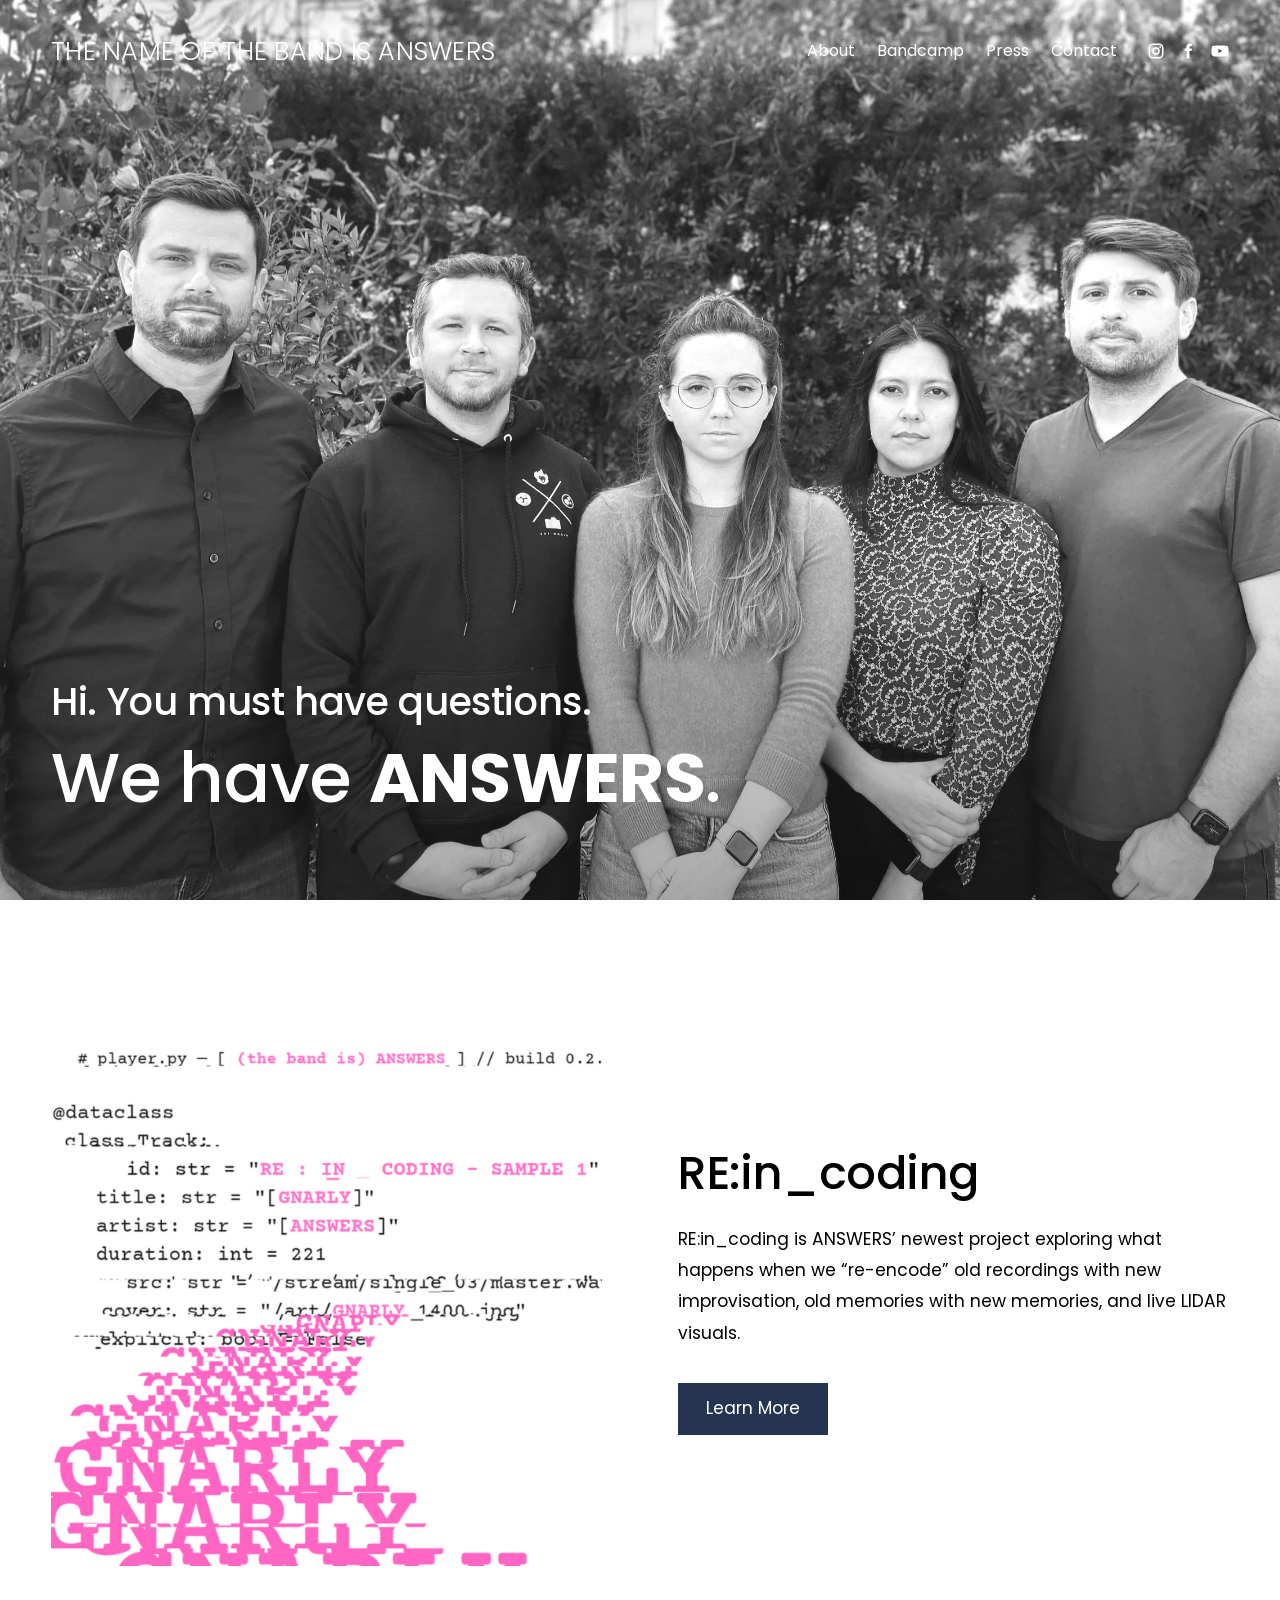
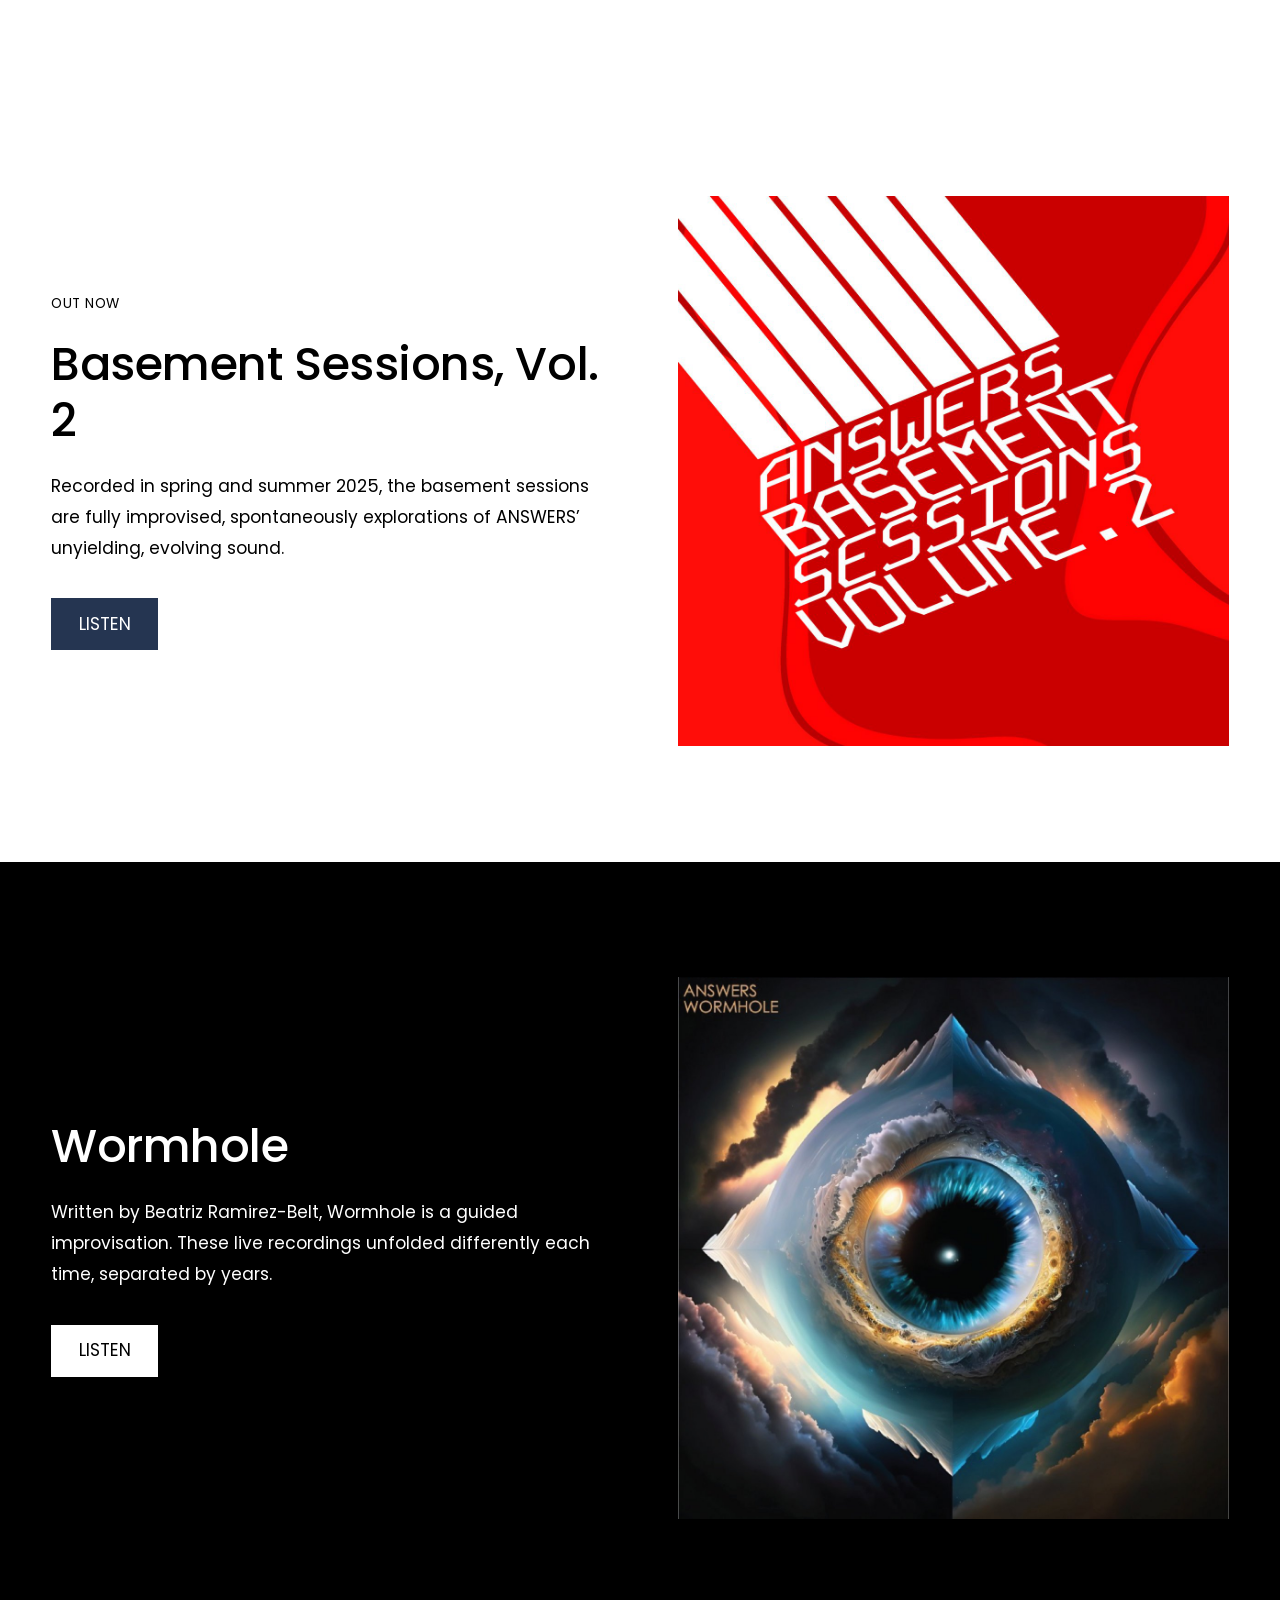
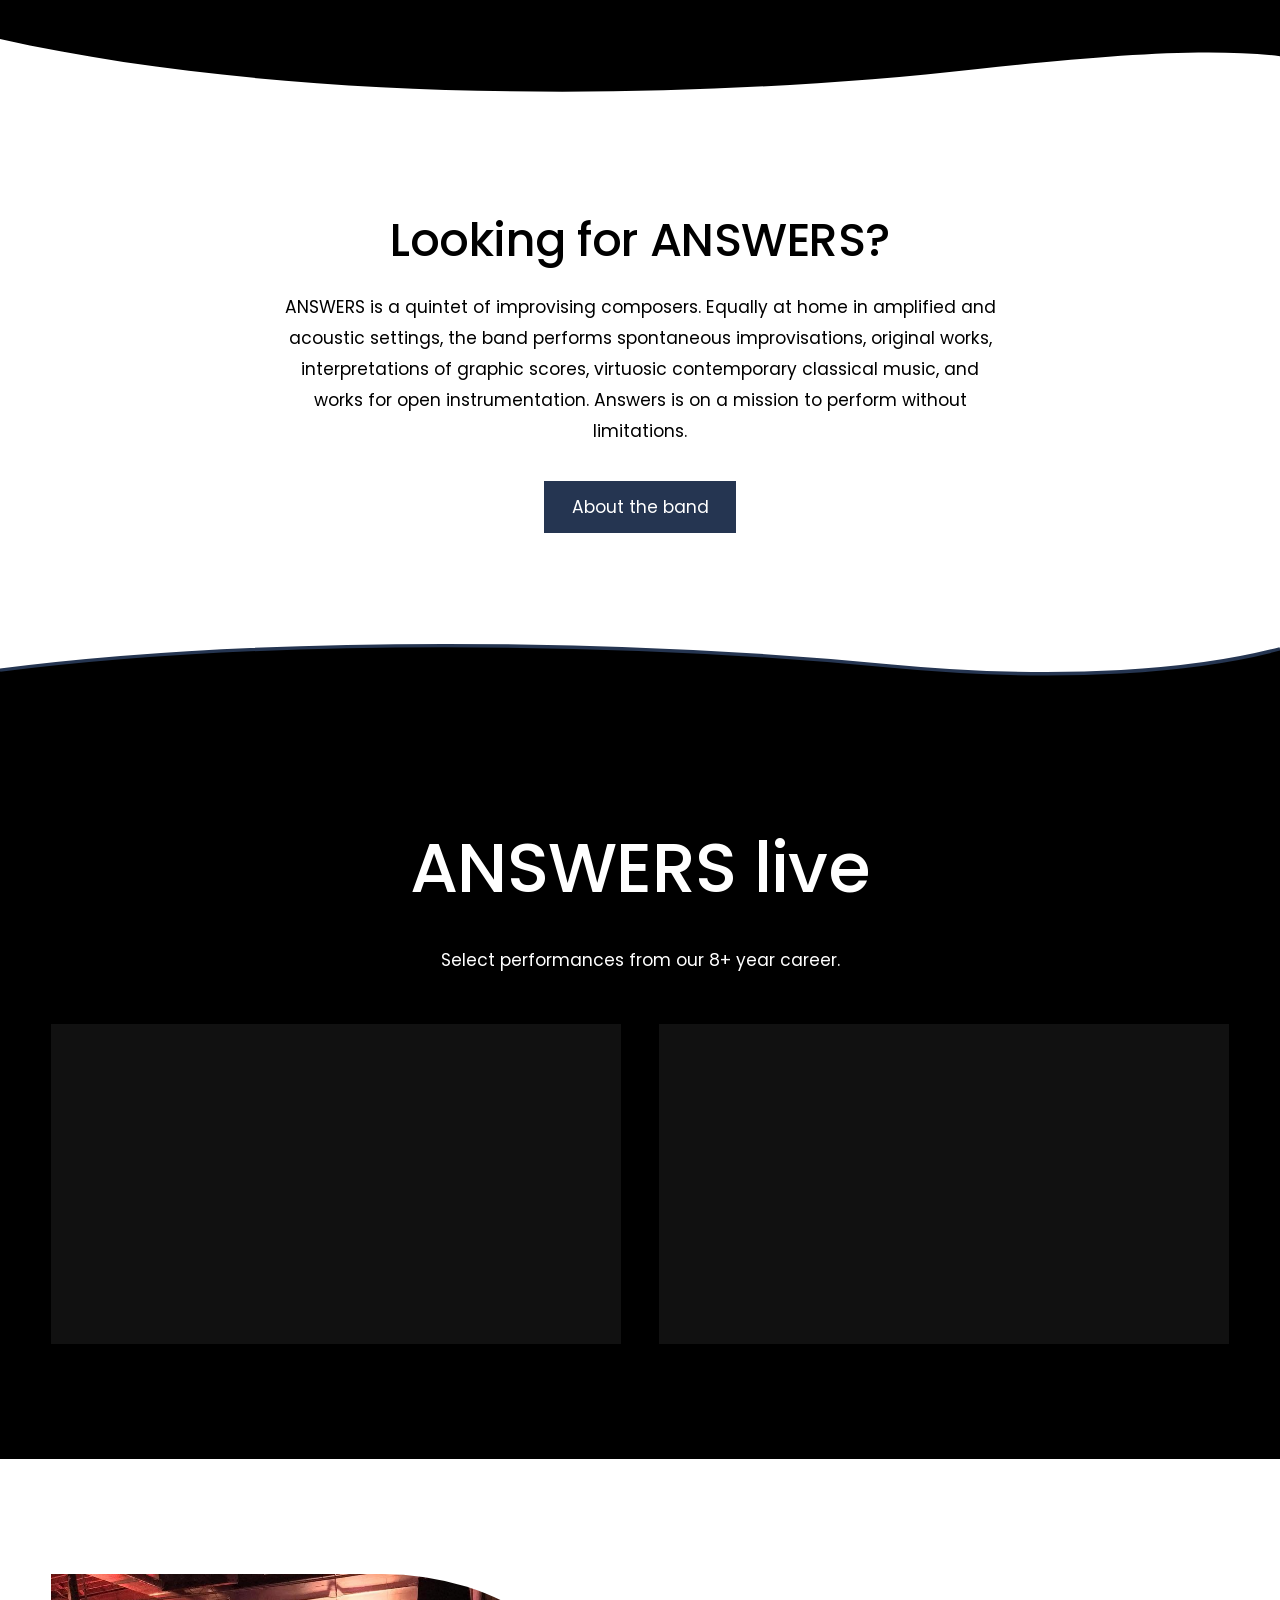
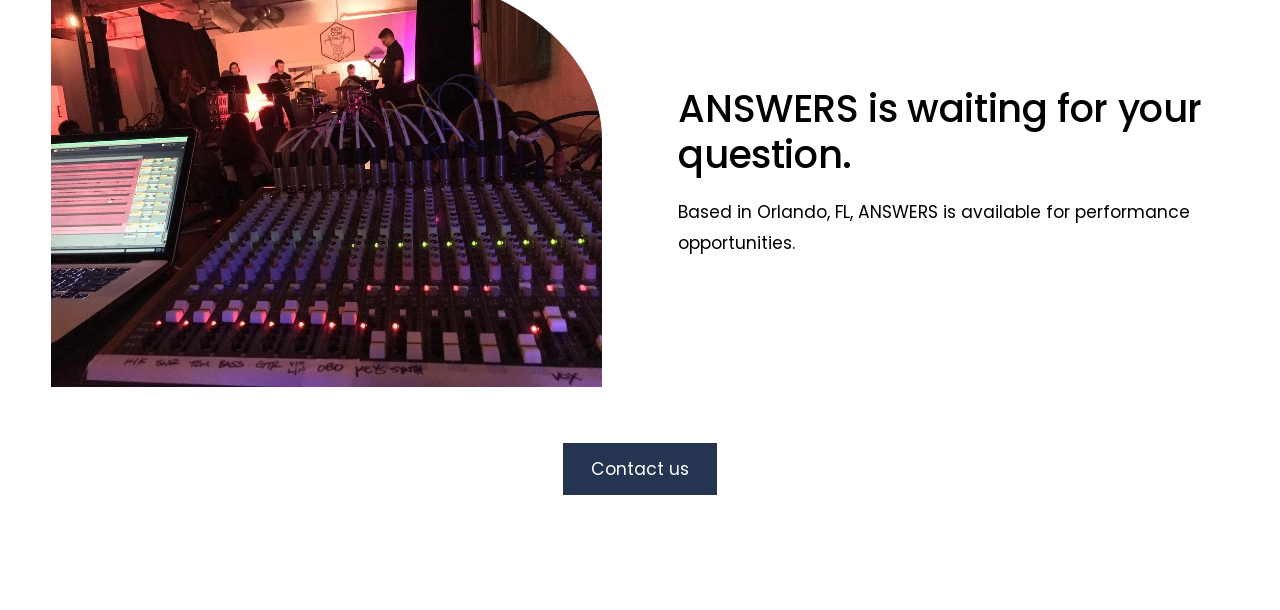
==== index.html @ bb6f6b85 "Write the project name as RE:in_coding, with no space Applies to the page title, headings, body text" ====
<!doctype html>
<html lang="en">
<head>
  <meta charset="utf-8">
  <meta name="viewport" content="width=device-width, initial-scale=1">
  <title>THE NAME OF THE BAND IS ANSWERS</title>
  <meta name="description" content="ANSWERS is an experimental classical quintet of improvising composers based in Orlando, FL.">
  <link rel="preconnect" href="https://fonts.googleapis.com">
  <link rel="preconnect" href="https://fonts.gstatic.com" crossorigin>
  <link href="https://fonts.googleapis.com/css2?family=Poppins:wght@300;400;500;700&display=swap" rel="stylesheet">
  <link rel="stylesheet" href="css/style.css">
</head>
<body>

  <header class="site-header site-header--light">
    <div class="container">
      <a class="site-title" href="index.html">The name of the band is ANSWERS</a>
      <button class="menu-toggle" aria-label="Open menu" aria-expanded="false" aria-controls="site-nav"><span></span><span></span></button>
      <nav class="site-nav" id="site-nav" aria-label="Main">
        <a href="about.html">About</a>
        <a href="https://answers.bandcamp.com">Bandcamp</a>
        <a href="press.html">Press</a>
        <a href="contact.html">Contact</a>
        <div class="social">
          <a href="https://www.instagram.com/thebandisanswers/" aria-label="Instagram"><svg viewBox="0 0 24 24" fill="none" stroke="currentColor" stroke-width="2"><rect x="3" y="3" width="18" height="18" rx="5"/><circle cx="12" cy="12" r="4"/><circle cx="17.5" cy="6.5" r="1.2" fill="currentColor" stroke="none"/></svg></a>
          <a href="https://www.facebook.com/weareAnswers" aria-label="Facebook"><svg viewBox="0 0 24 24" fill="currentColor"><path d="M14 8.5V6.6c0-.8.5-1.1 1.1-1.1H17V2h-2.8C11.4 2 10 4 10 6.4v2.1H7.5V12H10v10h4V12h2.7l.5-3.5H14z"/></svg></a>
          <a href="https://www.youtube.com/channel/UCTAjD2TWs6QjuDl4Qg6po9Q" aria-label="YouTube"><svg viewBox="0 0 24 24" fill="currentColor"><path d="M23 7.2a3 3 0 0 0-2.1-2.1C19 4.6 12 4.6 12 4.6s-7 0-8.9.5A3 3 0 0 0 1 7.2 31 31 0 0 0 .5 12a31 31 0 0 0 .5 4.8 3 3 0 0 0 2.1 2.1c1.9.5 8.9.5 8.9.5s7 0 8.9-.5a3 3 0 0 0 2.1-2.1 31 31 0 0 0 .5-4.8 31 31 0 0 0-.5-4.8zM9.8 15.1V8.9l5.4 3.1-5.4 3.1z"/></svg></a>
        </div>
      </nav>
    </div>
  </header>

  <main>

    <!-- Hero -->
    <section class="hero">
      <div class="container">
        <h3>Hi. You must have questions.</h3>
        <h1>We have <strong>ANSWERS</strong>.</h1>
      </div>
    </section>

    <!-- NEW: RE:in_coding feature -->
    <section class="section" id="re-in-coding">
      <div class="container split split--media-left">
        <div class="split__media">
          <div class="glitch" role="img" aria-label="RE:in_coding Sample 1 artwork: code listing for the track “GNARLY” by ANSWERS, with the word GNARLY glitching in pink">
            <div class="glitch__stack">
              <img class="glitch__layer glitch__layer--r" src="images/re-in-coding-gnarly.png" alt="" width="1400" height="1400">
              <img class="glitch__layer glitch__layer--g" src="images/re-in-coding-gnarly.png" alt="" width="1400" height="1400">
              <img class="glitch__layer glitch__layer--b" src="images/re-in-coding-gnarly.png" alt="" width="1400" height="1400">
              <img class="glitch__slice glitch__slice--1" src="images/re-in-coding-gnarly.png" alt="" width="1400" height="1400">
              <img class="glitch__slice glitch__slice--2" src="images/re-in-coding-gnarly.png" alt="" width="1400" height="1400">
              <img class="glitch__slice glitch__slice--3" src="images/re-in-coding-gnarly.png" alt="" width="1400" height="1400">
            </div>
          </div>
        </div>
        <div class="split__text">
          <h2>RE:in_coding</h2>
          <p>RE:in_coding is ANSWERS’ newest project exploring what happens when we “re-encode” old recordings with new improvisation, old memories with new memories, and live LIDAR visuals.</p>
          <a class="btn" href="re-in-coding.html">Learn More</a>
        </div>
      </div>
    </section>

    <!-- Basement Sessions, Vol. 2 -->
    <section class="section">
      <div class="container split">
        <div class="split__text">
          <p class="eyebrow">Out now</p>
          <h2>Basement Sessions, Vol. 2</h2>
          <p>Recorded in spring and summer 2025, the basement sessions are fully improvised, spontaneously explorations of ANSWERS’ unyielding, evolving sound.</p>
          <a class="btn" href="https://answers.bandcamp.com/album/the-basement-sessions-vol-2">LISTEN</a>
        </div>
        <div class="split__media">
          <img src="images/basement-sessions-vol-2.jpg" alt="Basement Sessions Volume 2 album cover" width="1200" height="1200" loading="lazy">
        </div>
      </div>
    </section>

    <!-- Wormhole -->
    <section class="section section--black has-wave">
      <div class="container split">
        <div class="split__text">
          <h2>Wormhole</h2>
          <p>Written by Beatriz Ramirez-Belt, Wormhole is a guided improvisation. These live recordings unfolded differently each time, separated by years.</p>
          <a class="btn btn--light" href="https://answers.bandcamp.com/album/wormhole">LISTEN</a>
        </div>
        <div class="split__media">
          <img src="images/wormhole.jpg" alt="Wormhole album cover" width="1200" height="1200" loading="lazy">
        </div>
      </div>
      <svg class="wave" viewBox="0 0 1440 90" preserveAspectRatio="none" aria-hidden="true">
        <path d="M0,20 C320,95 760,95 1100,55 C1250,38 1360,30 1440,40 L1440,90 L0,90 Z" fill="#fff"/>
      </svg>
    </section>

    <!-- Looking for ANSWERS? -->
    <section class="section center has-wave">
      <div class="container narrow">
        <h2>Looking for ANSWERS?</h2>
        <p>ANSWERS is a quintet of improvising composers. Equally at home in amplified and acoustic settings, the band performs spontaneous improvisations, original works, interpretations of graphic scores, virtuosic contemporary classical music, and works for open instrumentation. Answers is on a mission to perform without limitations.</p>
        <a class="btn" href="about.html" style="margin-top:1em">About the band</a>
      </div>
      <svg class="wave" viewBox="0 0 1440 90" preserveAspectRatio="none" aria-hidden="true">
        <path d="M0,40 C300,0 700,5 1000,35 C1200,55 1350,40 1440,15 L1440,90 L0,90 Z" fill="#000"/>
        <path d="M0,40 C300,0 700,5 1000,35 C1200,55 1350,40 1440,15" fill="none" stroke="#253551" stroke-width="4"/>
      </svg>
    </section>

    <!-- ANSWERS live -->
    <section class="section section--black center">
      <div class="container">
        <h1>ANSWERS live</h1>
        <p>Select performances from our 8+ year career.</p>
        <div class="videos">
          <div class="video"><iframe src="https://www.youtube.com/embed/1zmTdd_1qcU" title="ANSWERS live performance video 1" loading="lazy" allow="accelerometer; autoplay; clipboard-write; encrypted-media; gyroscope; picture-in-picture" allowfullscreen></iframe></div>
          <div class="video"><iframe src="https://www.youtube.com/embed/eEE3o4z0MKI" title="ANSWERS live performance video 2" loading="lazy" allow="accelerometer; autoplay; clipboard-write; encrypted-media; gyroscope; picture-in-picture" allowfullscreen></iframe></div>
        </div>
      </div>
    </section>

    <!-- Contact call-out -->
    <section class="section">
      <div class="container split split--media-left">
        <div class="split__media media-arch">
          <img src="images/live-1.jpg" alt="Mixing desk in front of ANSWERS performing on a lit stage" loading="lazy">
        </div>
        <div class="split__text">
          <h3>ANSWERS is waiting for your question.</h3>
          <p>Based in Orlando, FL, ANSWERS is available for performance opportunities.</p>
        </div>
      </div>
      <div class="container center" style="margin-top:56px">
        <a class="btn" href="contact.html">Contact us</a>
      </div>
    </section>

  </main>

  <!-- Colour-channel filters used by the RE:in_coding glitch effect -->
  <svg width="0" height="0" style="position:absolute" aria-hidden="true" focusable="false">
    <filter id="keep-red" color-interpolation-filters="sRGB"><feColorMatrix type="matrix" values="1 0 0 0 0  0 0 0 0 1  0 0 0 0 1  0 0 0 1 0"/></filter>
    <filter id="keep-green" color-interpolation-filters="sRGB"><feColorMatrix type="matrix" values="0 0 0 0 1  0 1 0 0 0  0 0 0 0 1  0 0 0 1 0"/></filter>
    <filter id="keep-blue" color-interpolation-filters="sRGB"><feColorMatrix type="matrix" values="0 0 0 0 1  0 0 0 0 1  0 0 1 0 0  0 0 0 1 0"/></filter>
  </svg>

  <script src="js/main.js"></script>
</body>
</html>
---- css/style.css ----
/* ==========================================================================
   ANSWERS — site styles
   Mirrors the original Squarespace look: Poppins, black/white sections,
   navy (#253551) buttons, wave dividers.
   ========================================================================== */

:root {
  --black: #000;
  --white: #fff;
  --navy: #253551;
  --pink: #ff6ec7;          /* matches the RE:in_coding artwork */
  --gutter: clamp(16px, 4vw, 52px);
  --max: 1400px;

  --fs-h1: clamp(2.6rem, 5.4vw, 4.75rem);   /* ~76px */
  --fs-h2: clamp(2rem, 3.6vw, 3.14rem);     /* ~50px */
  --fs-h3: clamp(1.6rem, 3vw, 2.67rem);     /* ~43px */
  --fs-h4: clamp(1.15rem, 1.8vw, 1.55rem);  /* ~25px */
  --fs-body: 1.077rem;                      /* ~17px */
}

*, *::before, *::after { box-sizing: border-box; }

html { -webkit-text-size-adjust: 100%; }

body {
  margin: 0;
  font-family: "Poppins", system-ui, sans-serif;
  font-size: var(--fs-body);
  font-weight: 400;
  line-height: 1.8;
  color: var(--black);
  background: var(--white);
}

img { max-width: 100%; height: auto; display: block; }

h1, h2, h3, h4 {
  font-weight: 500;
  line-height: 1.2;
  letter-spacing: -0.01em;
  margin: 0 0 0.5em;
}
h1 { font-size: var(--fs-h1); }
h2 { font-size: var(--fs-h2); }
h3 { font-size: var(--fs-h3); }
h4 { font-size: var(--fs-h4); }

p { margin: 0 0 1em; }

a { color: inherit; }

.container {
  width: 100%;
  max-width: var(--max);
  margin: 0 auto;
  padding: 0 var(--gutter);
}

.section { position: relative; padding: clamp(64px, 9vw, 120px) 0; }
.section--black { background: var(--black); color: var(--white); }
.section--navy  { background: var(--navy);  color: var(--white); }
.center { text-align: center; }

.eyebrow {
  font-size: 0.85rem;
  text-transform: uppercase;
  letter-spacing: 0.04em;
  margin-bottom: 1.5em;
}

/* ---------- Buttons ---------- */
.btn {
  display: inline-block;
  padding: 0.9em 1.6em;
  font: inherit;
  line-height: 1.2;
  text-decoration: none;
  background: var(--navy);
  color: var(--white);
  border: 0;
  border-radius: 0;
  transition: opacity 0.2s;
}
.btn:hover { opacity: 0.8; }
.btn--light { background: var(--white); color: var(--black); }

/* ---------- Header ---------- */
.site-header {
  position: absolute;
  inset: 0 0 auto 0;
  z-index: 20;
  padding: 36px 0;
  color: var(--black);
}
.site-header--light { color: var(--white); }

.site-header .container {
  display: flex;
  align-items: center;
  justify-content: space-between;
  gap: 24px;
}

.site-title {
  font-size: clamp(1.1rem, 2vw, 1.75rem);
  font-weight: 300;
  text-transform: uppercase;
  text-decoration: none;
  letter-spacing: 0.01em;
  line-height: 1.2;
}

.site-nav { display: flex; align-items: center; gap: 22px; }
.site-nav a { text-decoration: none; font-size: 1rem; }
.site-nav a[aria-current="page"] {
  text-decoration: underline;
  text-underline-offset: 8px;
  text-decoration-thickness: 1px;
}
.social { display: flex; gap: 14px; margin-left: 8px; }
.social svg { width: 18px; height: 18px; display: block; }

.menu-toggle {
  display: none;
  background: none;
  border: 0;
  color: inherit;
  padding: 8px;
  cursor: pointer;
}
.menu-toggle span {
  display: block;
  width: 26px;
  height: 1.5px;
  background: currentColor;
  margin: 6px 0;
}

@media (max-width: 860px) {
  .menu-toggle { display: block; }
  .site-nav {
    position: fixed;
    inset: 0;
    flex-direction: column;
    justify-content: center;
    gap: 28px;
    background: var(--white);
    color: var(--black);
    font-size: 1.5rem;
    opacity: 0;
    pointer-events: none;
    transition: opacity 0.25s;
  }
  .site-nav a { font-size: 1.6rem; }
  .menu-open .site-nav { opacity: 1; pointer-events: auto; }
  .menu-open .menu-toggle { position: relative; z-index: 30; color: var(--black); }
  .social { margin: 12px 0 0; }
}

/* ---------- Hero (home) ---------- */
.hero {
  position: relative;
  min-height: 100vh;
  min-height: 100svh;
  display: flex;
  align-items: flex-end;
  color: var(--white);
  background: #000 url("../images/hero-band.jpg") center / cover no-repeat;
}
.hero::after {
  content: "";
  position: absolute;
  inset: 0;
  background: linear-gradient(to top, rgba(0,0,0,.35), rgba(0,0,0,0) 45%);
}
.hero .container { position: relative; z-index: 1; padding-bottom: clamp(48px, 7vw, 80px); }
.hero h3 { margin-bottom: 0.3em; }
.hero h1 { margin: 0; }
.hero h1 strong { font-weight: 700; }

/* ---------- Split (text + image) ---------- */
.split {
  display: grid;
  grid-template-columns: 1fr 1fr;
  align-items: center;
  gap: clamp(32px, 6vw, 80px);
}
.split--media-left .split__media { order: -1; }
.split__media img { width: 100%; height: auto; }
.split__text p { max-width: 34em; }
.split__text .btn { margin-top: 1em; }

@media (max-width: 760px) {
  .split { grid-template-columns: 1fr; }
  .split--media-left .split__media { order: 0; }
  .split__media { order: -1; }
}

/* Rounded top-right corner image (contact call-out on home) */
.media-arch img { border-top-right-radius: 40%; aspect-ratio: 4 / 3; object-fit: cover; }

/* ---------- Wave dividers ---------- */
.wave {
  display: block;
  width: 100%;
  height: clamp(40px, 6vw, 90px);
  position: absolute;
  left: 0;
  bottom: -1px;
}
.has-wave { padding-bottom: clamp(110px, 14vw, 200px); }

/* ---------- Narrow centered copy ---------- */
.narrow { max-width: 820px; margin: 0 auto; }

/* ---------- Video grid ---------- */
.videos {
  display: grid;
  grid-template-columns: 1fr 1fr;
  gap: clamp(16px, 3vw, 40px);
  margin-top: 48px;
}
.video { position: relative; aspect-ratio: 16 / 9; background: #111; }
.video iframe { position: absolute; inset: 0; width: 100%; height: 100%; border: 0; }
@media (max-width: 760px) { .videos { grid-template-columns: 1fr; } }

/* ---------- Accordion ---------- */
.accordion { border-bottom: 1px solid currentColor; }
.accordion details { border-top: 1px solid currentColor; }
.accordion summary {
  list-style: none;
  cursor: pointer;
  display: flex;
  justify-content: space-between;
  align-items: center;
  gap: 16px;
  padding: 0.15em 0;
}
.accordion summary::-webkit-details-marker { display: none; }
.accordion summary::after {
  content: "+";
  font-weight: 300;
  font-size: 1.6em;
  line-height: 1;
}
.accordion details[open] summary::after { content: "\2212"; }
.accordion .accordion__title { margin: 0; }
.accordion__body { padding: 0.5em 0 1.8em; }

.accordion--members summary { font-size: var(--fs-h2); }
.accordion--members .accordion__title { font-size: inherit; font-weight: 500; }
.accordion--members .accordion__body {
  margin-left: 35%;
  font-size: 1.15rem;
}
.accordion--members .instrument { font-style: italic; }
@media (max-width: 760px) {
  .accordion--members .accordion__body { margin-left: 0; }
}

.accordion--bios { max-width: 1000px; margin: 0 auto; }
.accordion--bios summary { font-size: 1.05rem; padding: 0.6em 0; }
.accordion--bios summary::after { font-size: 1.3em; }
.accordion--bios .accordion__body { padding: 0.5em 8% 2em; font-size: 1.3rem; }

/* ---------- About ---------- */
.page-intro { padding-top: clamp(150px, 16vw, 190px); }
.about-photo { max-width: 680px; margin: 0 auto; }

/* ---------- Press ---------- */
/* Collage: photos are placed in % of a fixed-proportion frame so the
   layout holds together at any width. */
.press-hero {
  position: relative;
  max-width: var(--max);
  margin: 0 auto;
  aspect-ratio: 1280 / 1100;
}
.press-hero__img { position: absolute; object-fit: cover; }
.press-hero__img--a { left: 0;  top: 24%; width: 46%; height: 58%; filter: grayscale(1); }
.press-hero__img--b { right: 4%; top: 11%; width: 34%; height: 28%; }
.press-hero__img--c { right: 4%; top: 66%; width: 46%; height: 32%; }
.press-hero h1 {
  position: absolute;
  left: 50%;
  top: 46%;
  transform: translate(-50%, -50%);
  z-index: 1;
  margin: 0;
}
@media (max-width: 760px) {
  .press-hero { aspect-ratio: auto; padding: 120px var(--gutter) 0; }
  .press-hero__img { position: static; width: 100% !important; height: auto !important; margin-bottom: 16px; }
  .press-hero h1 { position: static; transform: none; text-align: center; margin: 24px 0; }
}

.quotes { display: grid; grid-template-columns: 1fr 1fr; gap: 24px; margin-top: 2.5em; }
.quotes h3 { font-size: var(--fs-h3); }
.quotes cite { font-style: normal; font-size: 0.9rem; }
@media (max-width: 760px) { .quotes { grid-template-columns: 1fr; } }

.who { display: grid; grid-template-columns: 1fr 1fr; gap: 40px; }
.who__body { font-size: 0.95rem; }
.who__body a { color: var(--navy); }
@media (max-width: 760px) { .who { grid-template-columns: 1fr; } }

.gallery { columns: 4 220px; column-gap: 12px; }
.gallery a { display: block; margin-bottom: 12px; break-inside: avoid; }

.crown { font-size: 0.95rem; }
.crown blockquote { margin: 0 0 1.5em; font-style: italic; }

/* ---------- Contact ---------- */
.contact-hero { min-height: 600px; padding-top: 180px; }
.contact-hero .container { max-width: 1100px; }

/* ==========================================================================
   RE:in_coding feature — glitch reveal
   The artwork is one flattened image, so the "text" glitches in by:
   1) splitting the image into R, G and B channel layers that are pulled
      apart and snap back together (chromatic aberration), and
   2) revealing it top-to-bottom in stepped lines, like code being printed,
   3) while horizontal slices of the image jitter sideways.
   When the layers line up, multiply-blending them rebuilds the exact image.
   ========================================================================== */

.glitch {
  position: relative;
  aspect-ratio: 1 / 1;
  background: var(--white);
  overflow: hidden;
  isolation: isolate;
}
.glitch__layer,
.glitch__slice {
  position: absolute;
  inset: 0;
  width: 100%;
  height: 100%;
  object-fit: cover;
}
.glitch__layer { mix-blend-mode: multiply; }
.glitch__layer--r { filter: url(#keep-red); }
.glitch__layer--g { filter: url(#keep-green); }
.glitch__layer--b { filter: url(#keep-blue); }
.glitch__slice { opacity: 0; z-index: 2; }

/* Before the section scrolls into view: hidden. */
.glitch:not(.is-revealed) .glitch__stack { clip-path: inset(0 0 100% 0); }

.glitch__stack { position: absolute; inset: 0; }

/* First reveal */
.glitch.is-revealed:not(.is-done) .glitch__stack {
  animation: glitch-print 1.4s steps(12, end) both;
}
.glitch.is-revealed:not(.is-done) .glitch__layer--r { animation: glitch-r 1.9s cubic-bezier(.2,.7,.3,1) both; }
.glitch.is-revealed:not(.is-done) .glitch__layer--b { animation: glitch-b 1.9s cubic-bezier(.2,.7,.3,1) both; }
.glitch.is-revealed:not(.is-done) .glitch__slice--1 { animation: glitch-slice-1 1.9s steps(1, end) both; }
.glitch.is-revealed:not(.is-done) .glitch__slice--2 { animation: glitch-slice-2 1.9s steps(1, end) both; }
.glitch.is-revealed:not(.is-done) .glitch__slice--3 { animation: glitch-slice-3 1.9s steps(1, end) both; }

/* Short replay on hover, after the reveal has finished */
.glitch.is-done.is-replaying .glitch__layer--r { animation: glitch-r 0.6s cubic-bezier(.2,.7,.3,1) both; }
.glitch.is-done.is-replaying .glitch__layer--b { animation: glitch-b 0.6s cubic-bezier(.2,.7,.3,1) both; }
.glitch.is-done.is-replaying .glitch__slice--1 { animation: glitch-slice-1 0.6s steps(1, end) both; }
.glitch.is-done.is-replaying .glitch__slice--2 { animation: glitch-slice-2 0.6s steps(1, end) both; }

@keyframes glitch-print {
  from { clip-path: inset(0 0 100% 0); }
  to   { clip-path: inset(0 0 0 0); }
}

@keyframes glitch-r {
  0%   { transform: translate(-14px, 0); }
  12%  { transform: translate(10px, -2px); }
  24%  { transform: translate(-8px, 2px); }
  38%  { transform: translate(6px, 0); }
  52%  { transform: translate(-4px, 1px); }
  64%  { transform: translate(18px, 0); }
  70%  { transform: translate(-3px, 0); }
  84%  { transform: translate(2px, 0); }
  100% { transform: translate(0, 0); }
}
@keyframes glitch-b {
  0%   { transform: translate(14px, 0); }
  12%  { transform: translate(-10px, 2px); }
  24%  { transform: translate(8px, -2px); }
  38%  { transform: translate(-6px, 0); }
  52%  { transform: translate(4px, -1px); }
  64%  { transform: translate(-18px, 0); }
  70%  { transform: translate(3px, 0); }
  84%  { transform: translate(-2px, 0); }
  100% { transform: translate(0, 0); }
}

/* Slices: a thin band of the image appears shifted sideways, then vanishes. */
@keyframes glitch-slice-1 {
  0%   { opacity: 1; clip-path: inset(8% 0 84% 0);  transform: translateX(-6%); }
  10%  { opacity: 1; clip-path: inset(30% 0 62% 0); transform: translateX(5%); }
  22%  { opacity: 0; }
  40%  { opacity: 1; clip-path: inset(55% 0 38% 0); transform: translateX(-9%); }
  48%  { opacity: 1; clip-path: inset(72% 0 20% 0); transform: translateX(7%); }
  58%  { opacity: 0; }
  76%  { opacity: 1; clip-path: inset(80% 0 8% 0);  transform: translateX(-4%); }
  82%  { opacity: 0; }
  100% { opacity: 0; }
}
@keyframes glitch-slice-2 {
  0%   { opacity: 0; }
  16%  { opacity: 1; clip-path: inset(18% 0 76% 0); transform: translateX(8%); }
  28%  { opacity: 1; clip-path: inset(44% 0 50% 0); transform: translateX(-5%); }
  36%  { opacity: 0; }
  60%  { opacity: 1; clip-path: inset(62% 0 30% 0); transform: translateX(12%); }
  68%  { opacity: 1; clip-path: inset(86% 0 4% 0);  transform: translateX(-7%); }
  74%  { opacity: 0; }
  100% { opacity: 0; }
}
@keyframes glitch-slice-3 {
  0%   { opacity: 0; }
  32%  { opacity: 1; clip-path: inset(36% 0 58% 0); transform: translateX(-12%); }
  44%  { opacity: 0; }
  66%  { opacity: 1; clip-path: inset(68% 0 22% 0); transform: translateX(10%); }
  72%  { opacity: 1; clip-path: inset(76% 0 16% 0); transform: translateX(-3%); }
  88%  { opacity: 0; }
  100% { opacity: 0; }
}

@media (prefers-reduced-motion: reduce) {
  .glitch:not(.is-revealed) .glitch__stack { clip-path: none; }
  .glitch .glitch__stack,
  .glitch .glitch__layer,
  .glitch .glitch__slice { animation: none !important; }
}

/* Visually hidden helper */
.sr-only {
  position: absolute !important;
  width: 1px; height: 1px;
  margin: -1px; padding: 0;
  overflow: hidden;
  clip: rect(0 0 0 0);
  white-space: nowrap;
  border: 0;
}
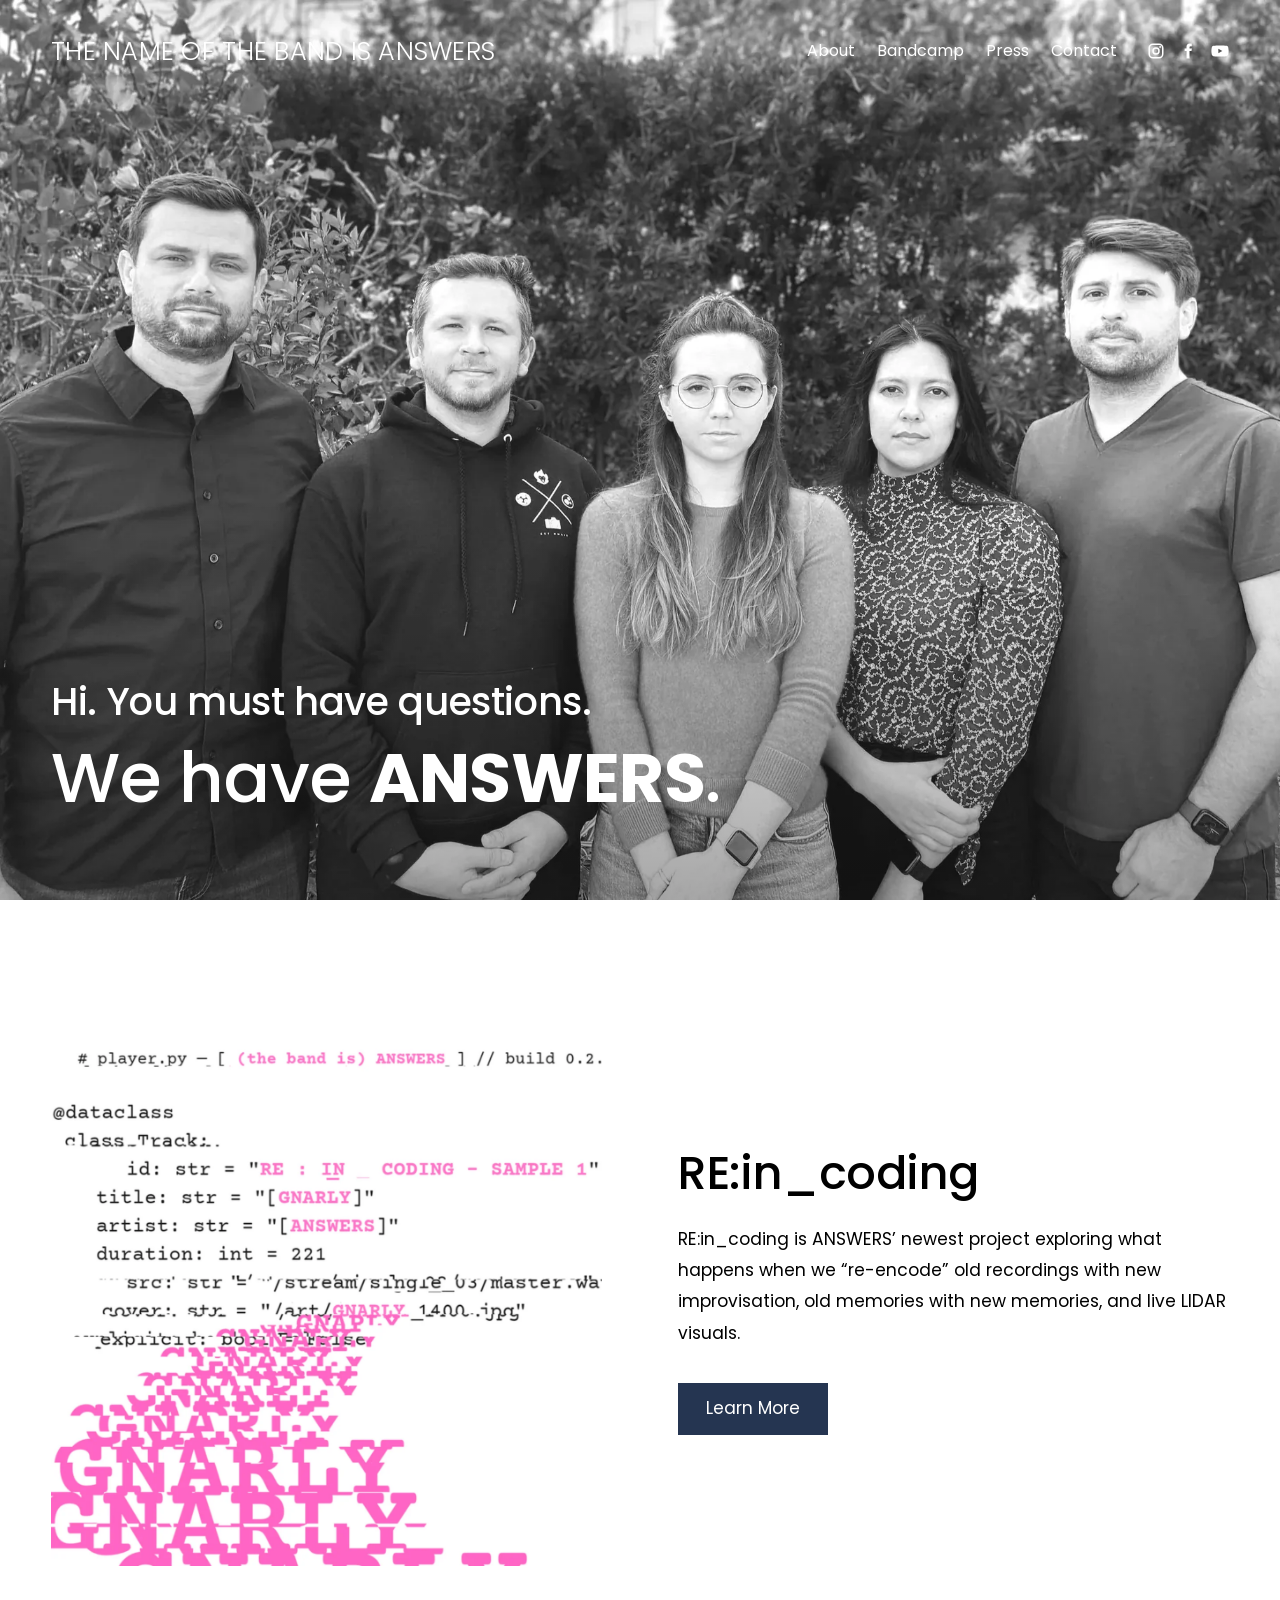
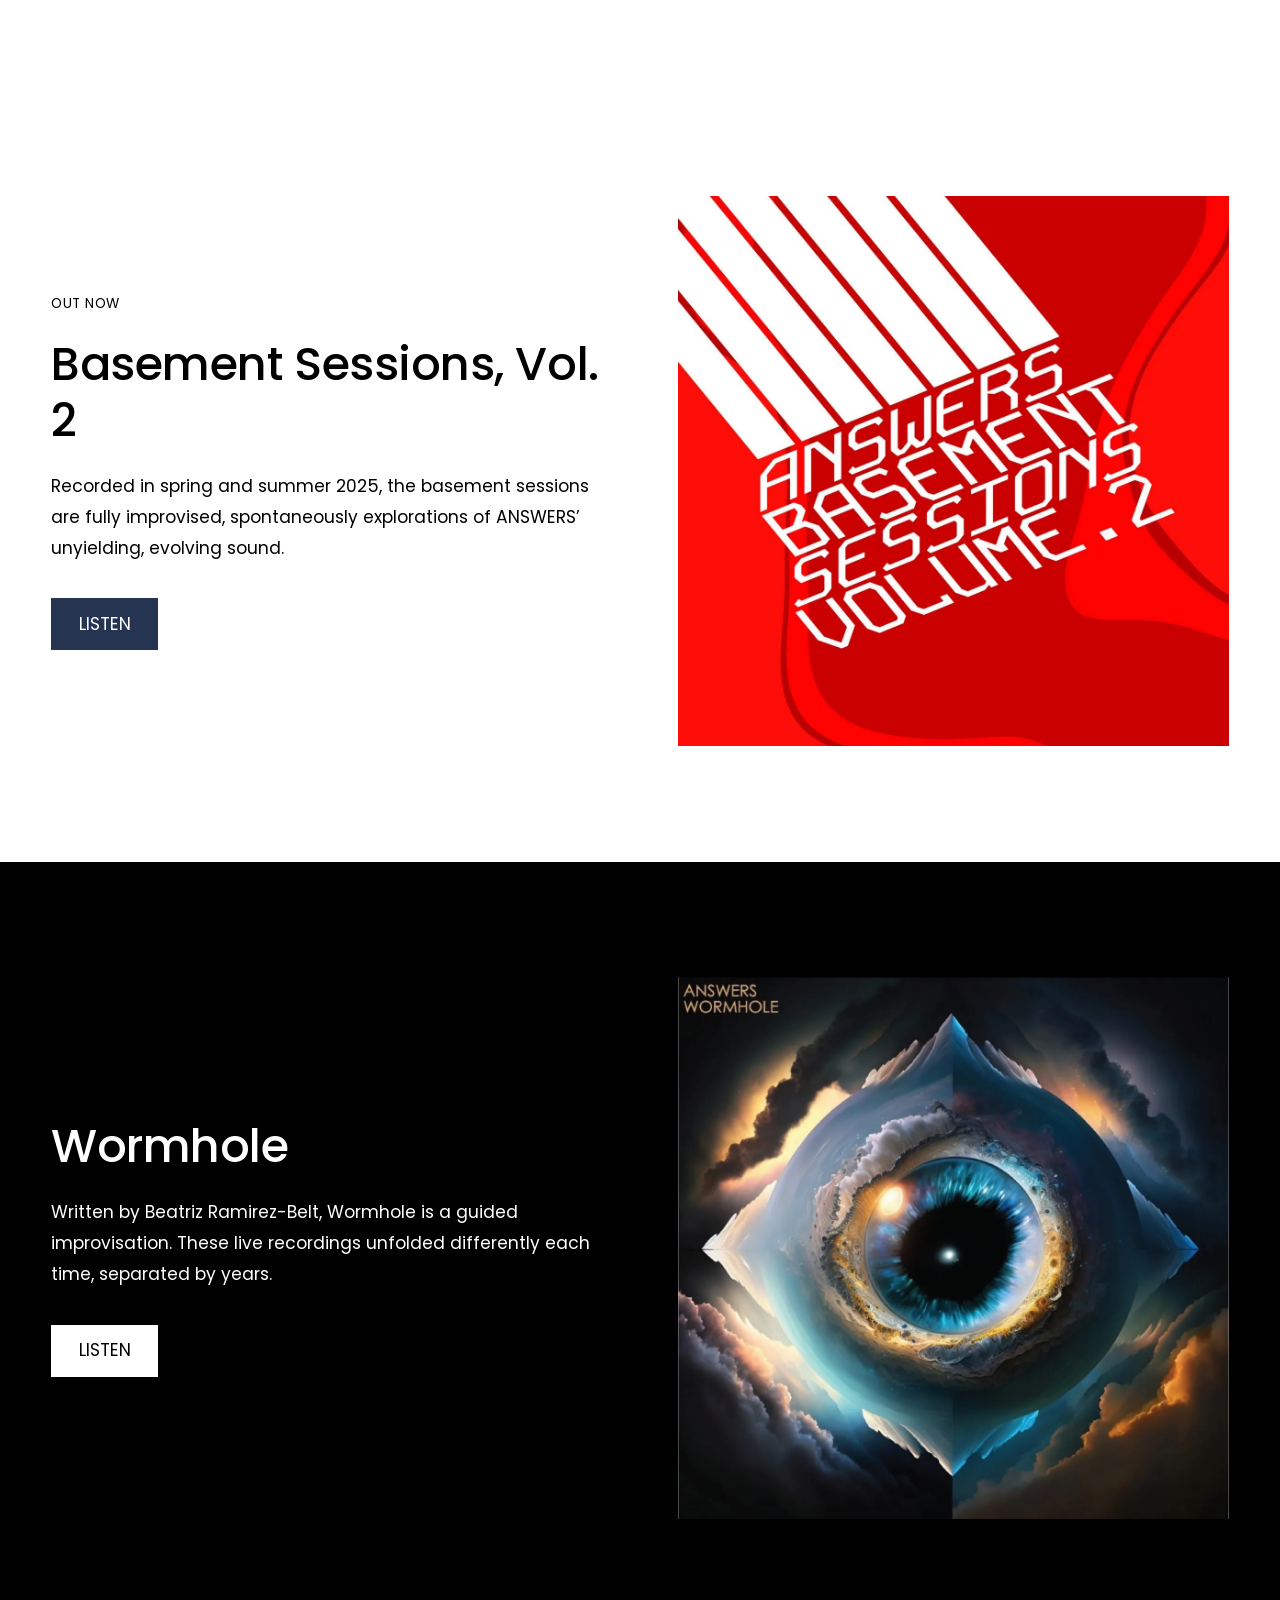
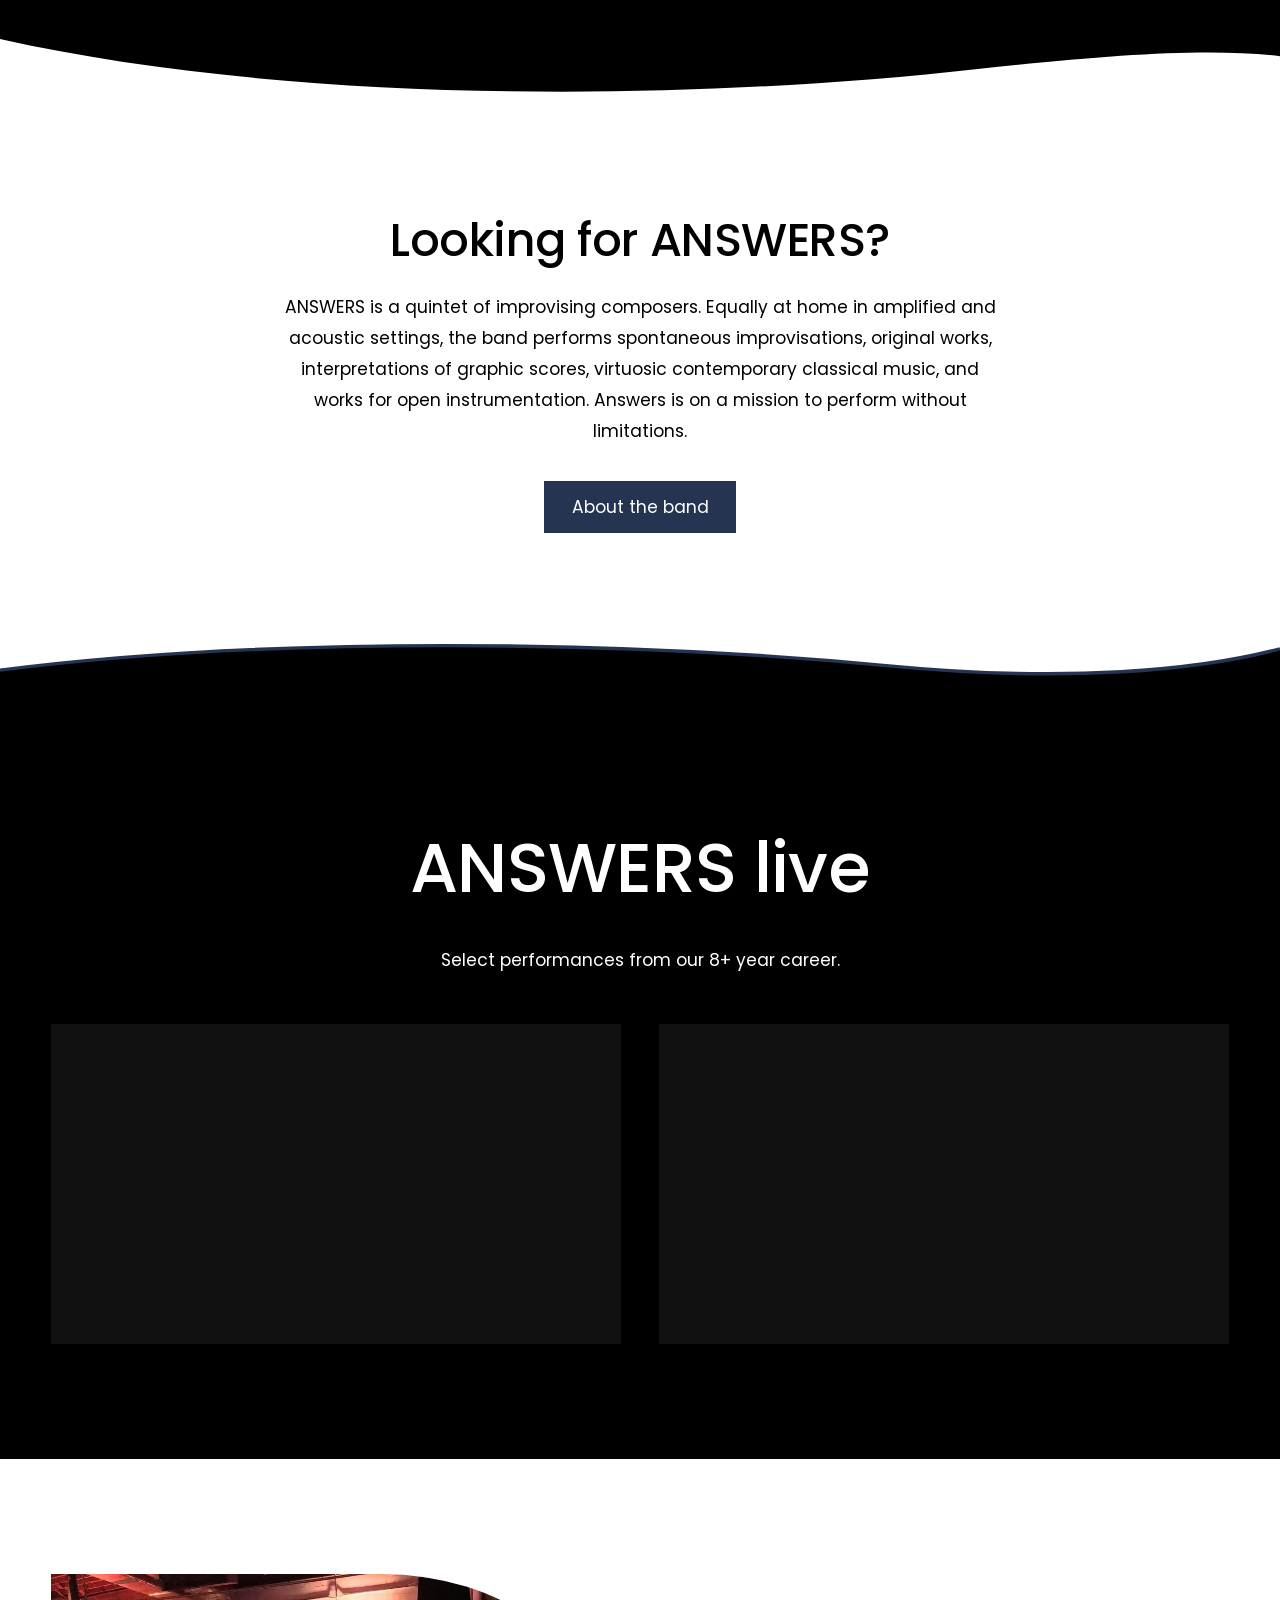
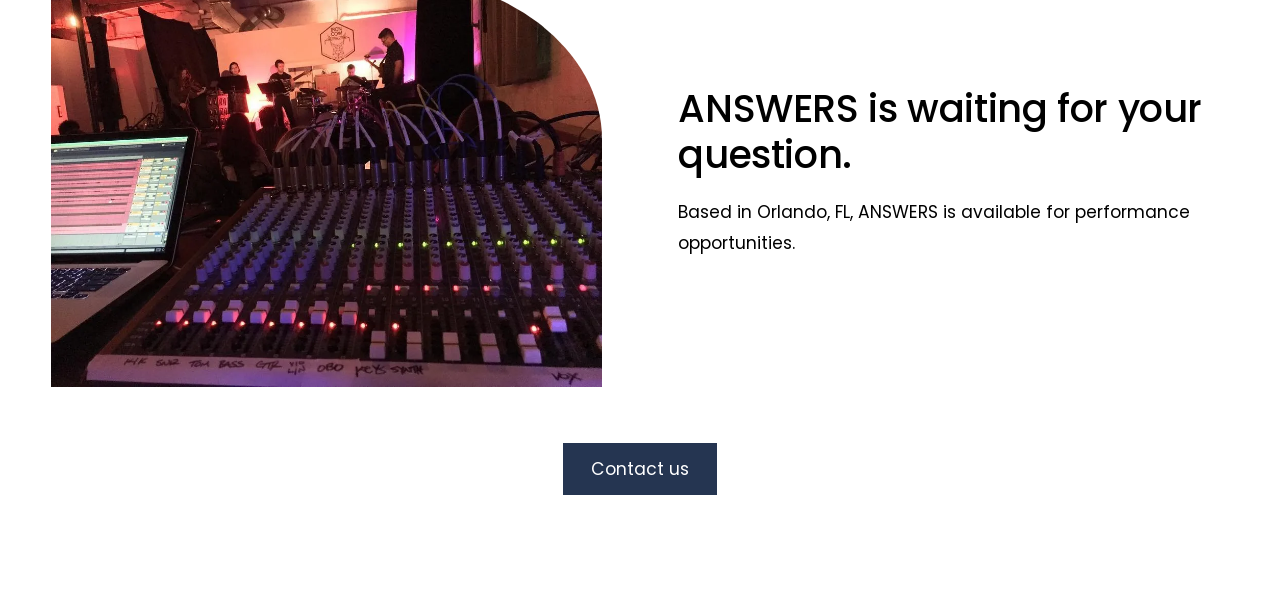
==== commit cd36ca8b: "Serve right-sized WebP images, keep full-res JPGs for the press kit Every page photo is converted to" ====
--- a/index.html
+++ b/index.html
@@ -5,10 +5,104 @@
   <meta name="viewport" content="width=device-width, initial-scale=1">
   <title>THE NAME OF THE BAND IS ANSWERS</title>
   <meta name="description" content="ANSWERS is an experimental classical quintet of improvising composers based in Orlando, FL.">
+  <link rel="canonical" href="https://thebandisanswers.com/">
+  <!-- Social sharing previews (OpenGraph + X/Twitter) -->
+  <meta property="og:site_name" content="ANSWERS">
+  <meta property="og:type" content="website">
+  <meta property="og:title" content="THE NAME OF THE BAND IS ANSWERS">
+  <meta property="og:description" content="ANSWERS is an experimental classical quintet of improvising composers based in Orlando, FL.">
+  <meta property="og:url" content="https://thebandisanswers.com/">
+  <meta property="og:image" content="https://thebandisanswers.com/images/og/og-home.jpg">
+  <meta property="og:image:width" content="1200">
+  <meta property="og:image:height" content="630">
+  <meta property="og:image:alt" content="The five members of ANSWERS standing outdoors in front of trees">
+  <meta property="og:locale" content="en_US">
+  <meta name="twitter:card" content="summary_large_image">
+  <meta name="twitter:title" content="THE NAME OF THE BAND IS ANSWERS">
+  <meta name="twitter:description" content="ANSWERS is an experimental classical quintet of improvising composers based in Orlando, FL.">
+  <meta name="twitter:image" content="https://thebandisanswers.com/images/og/og-home.jpg">
+  <meta name="twitter:image:alt" content="The five members of ANSWERS standing outdoors in front of trees">
   <link rel="preconnect" href="https://fonts.googleapis.com">
   <link rel="preconnect" href="https://fonts.gstatic.com" crossorigin>
   <link href="https://fonts.googleapis.com/css2?family=Poppins:wght@300;400;500;700&display=swap" rel="stylesheet">
   <link rel="stylesheet" href="css/style.css">
+  <link rel="icon" type="image/png" href="images/favicon.png">
+  <link rel="icon" href="favicon.ico" sizes="any">
+  <link rel="apple-touch-icon" href="images/apple-touch-icon.png">
+  <!-- Structured data: tells search engines who the band is (schema.org MusicGroup) -->
+  <script type="application/ld+json">
+  {
+    "@context": "https://schema.org",
+    "@type": "MusicGroup",
+    "@id": "https://thebandisanswers.com/#band",
+    "name": "ANSWERS",
+    "alternateName": "The name of the band is ANSWERS",
+    "url": "https://thebandisanswers.com/",
+    "description": "ANSWERS is an experimental classical quintet of improvising composers based in Orlando, FL.",
+    "genre": [
+      "Experimental classical",
+      "Contemporary classical",
+      "Improvised music"
+    ],
+    "image": "https://thebandisanswers.com/images/og/og-home.jpg",
+    "logo": "https://thebandisanswers.com/images/apple-touch-icon.png",
+    "email": "theseanswers@gmail.com",
+    "location": {
+      "@type": "Place",
+      "address": {
+        "@type": "PostalAddress",
+        "addressLocality": "Orlando",
+        "addressRegion": "FL",
+        "addressCountry": "US"
+      }
+    },
+    "member": [
+      {
+        "@type": "Person",
+        "name": "Thad Anderson",
+        "jobTitle": "Vibrakit"
+      },
+      {
+        "@type": "Person",
+        "name": "Beatriz Ramirez-Belt",
+        "jobTitle": "Oboe & English horn"
+      },
+      {
+        "@type": "Person",
+        "name": "Chris Belt",
+        "jobTitle": "Guitar"
+      },
+      {
+        "@type": "Person",
+        "name": "Brandon Miller",
+        "jobTitle": "Bass"
+      },
+      {
+        "@type": "Person",
+        "name": "Caitlin Pequignot",
+        "jobTitle": "Violin"
+      }
+    ],
+    "album": [
+      {
+        "@type": "MusicAlbum",
+        "name": "Basement Sessions, Vol. 2",
+        "url": "https://answers.bandcamp.com/album/the-basement-sessions-vol-2"
+      },
+      {
+        "@type": "MusicAlbum",
+        "name": "Wormhole",
+        "url": "https://answers.bandcamp.com/album/wormhole"
+      }
+    ],
+    "sameAs": [
+      "https://answers.bandcamp.com",
+      "https://www.instagram.com/thebandisanswers/",
+      "https://www.facebook.com/weareAnswers",
+      "https://www.youtube.com/channel/UCTAjD2TWs6QjuDl4Qg6po9Q"
+    ]
+  }
+  </script>
 </head>
 <body>
 
@@ -35,7 +129,7 @@
     <!-- Hero -->
     <section class="hero">
       <div class="container">
-        <h3>Hi. You must have questions.</h3>
+        <p class="hero__intro">Hi. You must have questions.</p>
         <h1>We have <strong>ANSWERS</strong>.</h1>
       </div>
     </section>
@@ -46,12 +140,12 @@
         <div class="split__media">
           <div class="glitch" role="img" aria-label="RE:in_coding Sample 1 artwork: code listing for the track “GNARLY” by ANSWERS, with the word GNARLY glitching in pink">
             <div class="glitch__stack">
-              <img class="glitch__layer glitch__layer--r" src="images/re-in-coding-gnarly.png" alt="" width="1400" height="1400">
-              <img class="glitch__layer glitch__layer--g" src="images/re-in-coding-gnarly.png" alt="" width="1400" height="1400">
-              <img class="glitch__layer glitch__layer--b" src="images/re-in-coding-gnarly.png" alt="" width="1400" height="1400">
-              <img class="glitch__slice glitch__slice--1" src="images/re-in-coding-gnarly.png" alt="" width="1400" height="1400">
-              <img class="glitch__slice glitch__slice--2" src="images/re-in-coding-gnarly.png" alt="" width="1400" height="1400">
-              <img class="glitch__slice glitch__slice--3" src="images/re-in-coding-gnarly.png" alt="" width="1400" height="1400">
+              <img class="glitch__layer glitch__layer--r" src="images/re-in-coding-gnarly.webp" alt="" width="1250" height="1250">
+              <img class="glitch__layer glitch__layer--g" src="images/re-in-coding-gnarly.webp" alt="" width="1250" height="1250">
+              <img class="glitch__layer glitch__layer--b" src="images/re-in-coding-gnarly.webp" alt="" width="1250" height="1250">
+              <img class="glitch__slice glitch__slice--1" src="images/re-in-coding-gnarly.webp" alt="" width="1250" height="1250">
+              <img class="glitch__slice glitch__slice--2" src="images/re-in-coding-gnarly.webp" alt="" width="1250" height="1250">
+              <img class="glitch__slice glitch__slice--3" src="images/re-in-coding-gnarly.webp" alt="" width="1250" height="1250">
             </div>
           </div>
         </div>
@@ -73,7 +167,7 @@
           <a class="btn" href="https://answers.bandcamp.com/album/the-basement-sessions-vol-2">LISTEN</a>
         </div>
         <div class="split__media">
-          <img src="images/basement-sessions-vol-2.jpg" alt="Basement Sessions Volume 2 album cover" width="1200" height="1200" loading="lazy">
+          <img src="images/basement-sessions-vol-2.webp" alt="Basement Sessions Volume 2 album cover" width="1200" height="1200" loading="lazy">
         </div>
       </div>
     </section>
@@ -87,7 +181,7 @@
           <a class="btn btn--light" href="https://answers.bandcamp.com/album/wormhole">LISTEN</a>
         </div>
         <div class="split__media">
-          <img src="images/wormhole.jpg" alt="Wormhole album cover" width="1200" height="1200" loading="lazy">
+          <img src="images/wormhole.webp" alt="Wormhole album cover" width="1200" height="1200" loading="lazy">
         </div>
       </div>
       <svg class="wave" viewBox="0 0 1440 90" preserveAspectRatio="none" aria-hidden="true">
@@ -111,7 +205,7 @@
     <!-- ANSWERS live -->
     <section class="section section--black center">
       <div class="container">
-        <h1>ANSWERS live</h1>
+        <h2 class="fs-h1">ANSWERS live</h2>
         <p>Select performances from our 8+ year career.</p>
         <div class="videos">
           <div class="video"><iframe src="https://www.youtube.com/embed/1zmTdd_1qcU" title="ANSWERS live performance video 1" loading="lazy" allow="accelerometer; autoplay; clipboard-write; encrypted-media; gyroscope; picture-in-picture" allowfullscreen></iframe></div>
@@ -124,10 +218,10 @@
     <section class="section">
       <div class="container split split--media-left">
         <div class="split__media media-arch">
-          <img src="images/live-1.jpg" alt="Mixing desk in front of ANSWERS performing on a lit stage" loading="lazy">
-        </div>
-        <div class="split__text">
-          <h3>ANSWERS is waiting for your question.</h3>
+          <img src="images/live-1.webp" alt="Mixing desk in front of ANSWERS performing on a lit stage" loading="lazy">
+        </div>
+        <div class="split__text">
+          <h2 class="fs-h3">ANSWERS is waiting for your question.</h2>
           <p>Based in Orlando, FL, ANSWERS is available for performance opportunities.</p>
         </div>
       </div>
--- a/css/style.css
+++ b/css/style.css
@@ -45,6 +45,12 @@
 h2 { font-size: var(--fs-h2); }
 h3 { font-size: var(--fs-h3); }
 h4 { font-size: var(--fs-h4); }
+
+/* Size a heading like another level, so the tag can follow the page outline */
+.fs-h1 { font-size: var(--fs-h1); }
+.fs-h2 { font-size: var(--fs-h2); }
+.fs-h3 { font-size: var(--fs-h3); }
+.fs-h4 { font-size: var(--fs-h4); }
 
 p { margin: 0 0 1em; }
 
@@ -166,7 +172,7 @@
   display: flex;
   align-items: flex-end;
   color: var(--white);
-  background: #000 url("../images/hero-band.jpg") center / cover no-repeat;
+  background: #000 url("../images/hero-band.webp") center / cover no-repeat;
 }
 .hero::after {
   content: "";
@@ -175,7 +181,13 @@
   background: linear-gradient(to top, rgba(0,0,0,.35), rgba(0,0,0,0) 45%);
 }
 .hero .container { position: relative; z-index: 1; padding-bottom: clamp(48px, 7vw, 80px); }
-.hero h3 { margin-bottom: 0.3em; }
+.hero__intro {
+  font-size: var(--fs-h3);
+  font-weight: 500;
+  line-height: 1.2;
+  letter-spacing: -0.01em;
+  margin: 0 0 0.3em;
+}
 .hero h1 { margin: 0; }
 .hero h1 strong { font-weight: 700; }
 
@@ -266,7 +278,7 @@
 
 /* ---------- About ---------- */
 .page-intro { padding-top: clamp(150px, 16vw, 190px); }
-.about-photo { max-width: 680px; margin: 0 auto; }
+.about-photo { width: 100%; max-width: 680px; margin: 0 auto; }
 
 /* ---------- Press ---------- */
 /* Collage: photos are placed in % of a fixed-proportion frame so the
@@ -296,7 +308,13 @@
 }
 
 .quotes { display: grid; grid-template-columns: 1fr 1fr; gap: 24px; margin-top: 2.5em; }
-.quotes h3 { font-size: var(--fs-h3); }
+.quotes blockquote {
+  font-size: var(--fs-h3);
+  font-weight: 500;
+  line-height: 1.2;
+  letter-spacing: -0.01em;
+  margin: 0 0 0.5em;
+}
 .quotes cite { font-style: normal; font-size: 0.9rem; }
 @media (max-width: 760px) { .quotes { grid-template-columns: 1fr; } }
 
@@ -444,3 +462,8 @@
   white-space: nowrap;
   border: 0;
 }
+
+/* ---------- 404 ---------- */
+.notfound { min-height: 100vh; min-height: 100svh; }
+.notfound-links { list-style: none; padding: 0; margin: 1.5em 0 0; display: flex; flex-wrap: wrap; gap: 0.6em 1.6em; }
+.notfound-links a { text-decoration: underline; text-underline-offset: 0.2em; }
